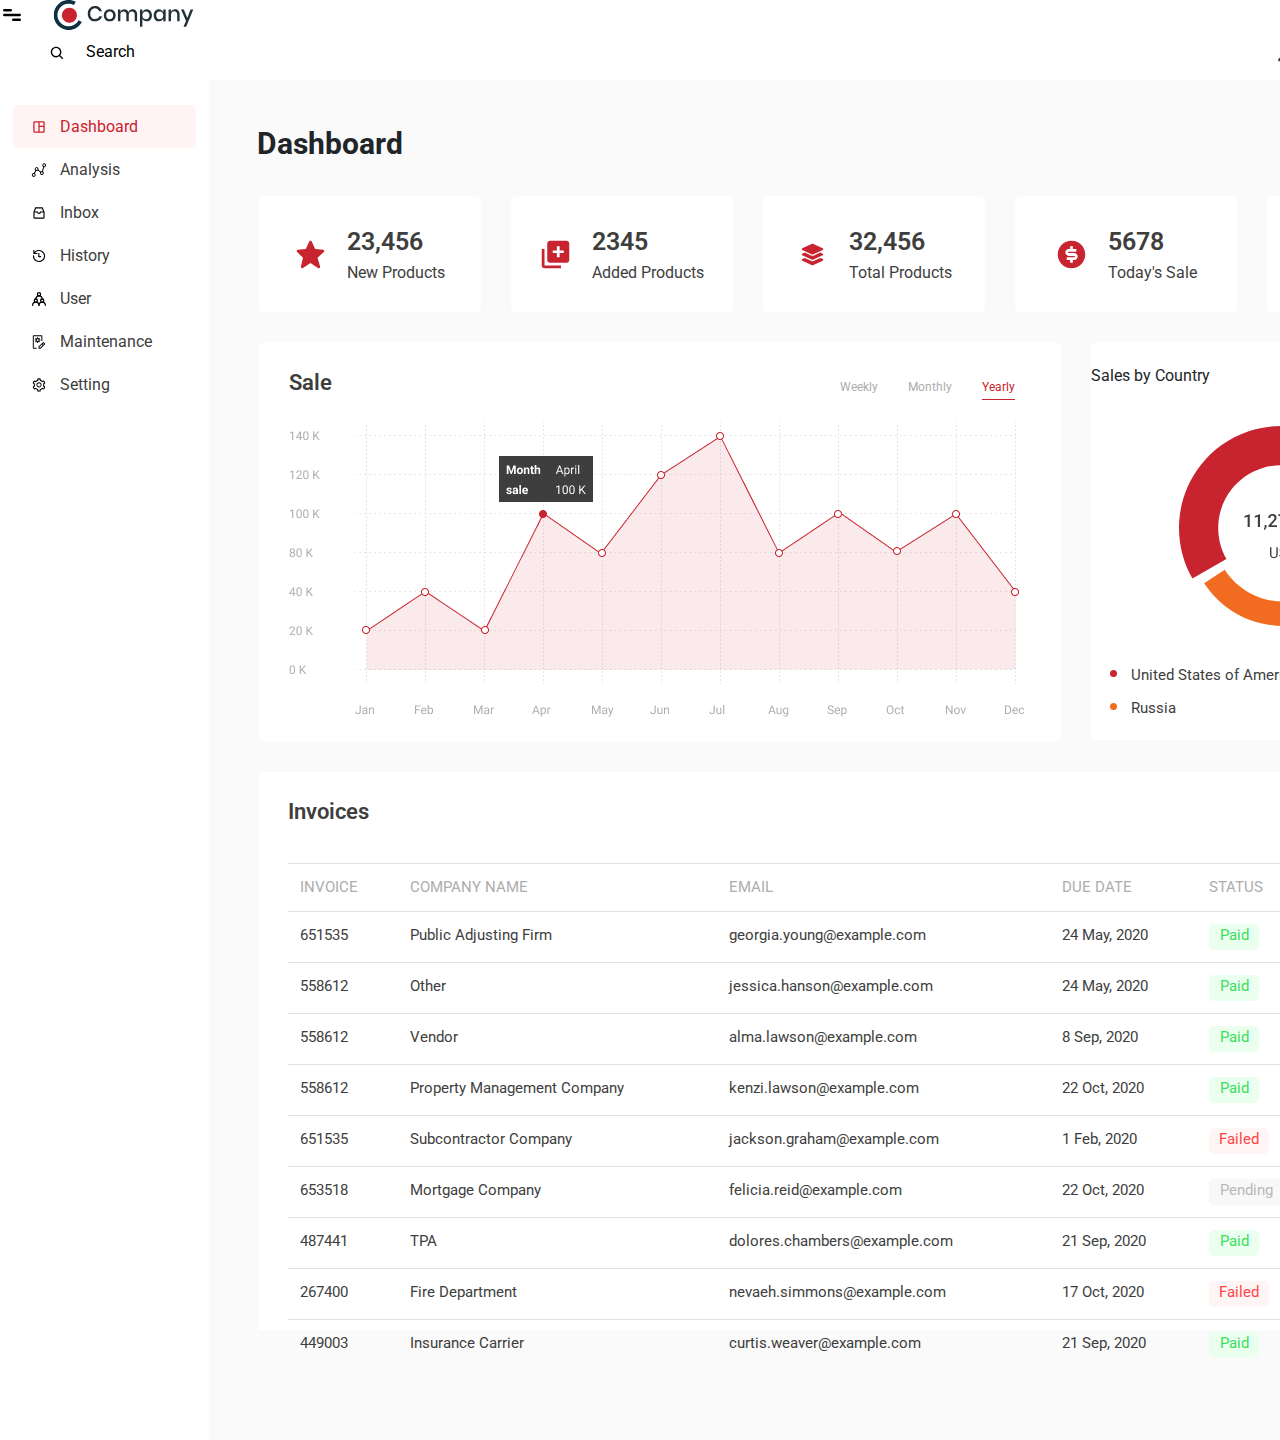
==== dashboard.html @ f5aeaf21 "dashboard page done" ====
<!DOCTYPE html>
<html lang="en">
<head>
    <meta charset="UTF-8">
    <meta http-equiv="X-UA-Compatible" content="IE=edge">
    <meta name="viewport" content="width=device-width, initial-scale=1.0">
    <link href="css/style.css" rel="stylesheet" >
    <link href='https://fonts.googleapis.com/css?family=Roboto' rel='stylesheet'>
    <link href="css/bootstrap.min.css" rel="stylesheet">
    <title>Dashboard Page</title>
</head>
<body>
    <div class="dashboard-container">
        <div class="dashboard">
            <Header>
                <div class="header-left">
                    <img src="images/menu-bar.svg" alt="menu bar">
                    <img src="images/logo.svg" alt="logo" class="logo">
                </div>
                <div class="header-middle">
                    <div>
                    <img src="images/search-icon.svg" class="search">
                    <input type="text" placeholder="Search" class="search-txt">
                    </div>
                    <div class="header-right">
                    <img src="images/notification-icon.svg">
                    <img src="images/profile.png" class="profile">
                    <span class="profile-text">John Doe</span>
                    <img src="images/downward-arrow.svg" class="arrow">
                    </div>
                </div>
            </Header>
            <section class="main">
                <div class="side-bar">
                    <div class="side-bar-item item-1">
                        <img src="images/dashboard-active.svg" class="sidebar-item-icon">
                        <span class="sidebar-item-text" style="color: #C8242F;">Dashboard</span>
                    </div>
                    <div class="side-bar-item">
                        <img src="images/graph-default.svg" class="sidebar-item-icon">
                        <span class="sidebar-item-text">Analysis</span>
                    </div>
                    <div class="side-bar-item">
                        <img src="images/inbox-default.svg" class="sidebar-item-icon">
                        <span class="sidebar-item-text">Inbox</span>
                    </div>
                    <div class="side-bar-item">
                        <img src="images/clock-default.svg" class="sidebar-item-icon">
                        <span class="sidebar-item-text">History</span>
                    </div>
                    <div class="side-bar-item">
                        <img src="images/user-default.svg" class="sidebar-item-icon">
                        <span class="sidebar-item-text">User</span>
                    </div>
                    <div class="side-bar-item">
                        <img src="images/maintenance-default.svg" class="sidebar-item-icon">
                        <span class="sidebar-item-text">Maintenance</span>
                    </div>
                    <div class="side-bar-item">
                        <img src="images/setting-default.svg" class="sidebar-item-icon">
                        <span class="sidebar-item-text">Setting</span>
                    </div>
                </div>
                <div class="dashboard-content">
                    <div class="heading">Dashboard</div>
                    <div class="flex-container_box">
                        <div class="flex-item_box">
                            <img src="images/star.svg" class="icon">
                            <div class="details">
                                <span class="num">23,456</span>
                                <span>New Products</span>
                            </div>
                        </div>
                        <div class="flex-item_box">
                            <img src="images/new-product.svg" class="icon">
                            <div class="details">
                                <span class="num">2345</span>
                                <span>Added Products</span>
                            </div>
                        </div>
                        <div class="flex-item_box">
                            <img src="images/total-product.svg" class="icon">
                            <div class="details">
                                <span class="num">32,456</span>
                                <span>Total Products</span>
                            </div>
                        </div>
                        <div class="flex-item_box">
                            <img src="images/dollar-filled.svg" class="icon">
                            <div class="details">
                                <span class="num">5678</span>
                                <span>Today's Sale</span>
                            </div>
                        </div>
                        <div class="flex-item_box">
                            <img src="images/money-bag.svg" class="icon">
                            <div class="details">
                                <span class="num">33,5342</span>
                                <span>Total Sale</span>
                            </div>
                        </div>
                    </div>
                    <div class="sales-section">
                        <div class="sale">
                            <div class="sale-nav">
                                <div class="sale-text">Sale</div>
                                <ul class="navbar">
                                    <li class="navbar-item">
                                      <a class="navbar-link deactive" href="#">Weekly</a>
                                    </li>
                                    <li class="navbar-item">
                                      <a class="navbar-link deactive" href="#">Monthly</a>
                                    </li>
                                    <li class="navbar-item">
                                      <a class="navbar-link activate" href="#">Yearly</a>
                                    </li>
                                  </ul>
                            </div>
                            <div class="sale-chart">
                                <img src="images/data-graph.png" alt="Data-graph">
                            </div>
                        </div>
                        <div class="sale-by-country">
                            <span class="sale-by-country-text">
                                Sales by Country
                            </span>
                            <img src="images/pie-chart.svg" class="chart">
                            <ul id="ul-chart-list">
                                <li id="USA"><span>United States of America</span></li>
                                <li id="Russia"><span>Russia</span></li>
                                <li id="Canada"><span>Canada</span></li>
                                <li id="India"><span>India</span></li>
                            </ul>
                        </div>
                    </div>
                    <div class="invoices">
                        <div class="invoices-header">
                            <div class="invoices-text">Invoices</div>
                            <a class="view-all" href="#">View All</a>
                        </div>
                        <table class="table custom-table">
                            <tbody>
                              <tr class="table-header">
                                <td scope="col">INVOICE</td>
                                <td scope="col">COMPANY NAME</td>
                                <td scope="col">EMAIL</td>
                                <td scope="col">DUE DATE</td>
                                <td scope="col">STATUS</td>
                                <td scope="col">AMOUNT</td>
                              </tr>
                              <tr class="data">
                                <td>651535</td>
                                <td>Public Adjusting Firm</td>
                                <td>georgia.young@example.com</td>
                                <td>24 May, 2020</td>
                                <td><div class="paid">Paid</div></td>
                                <td>$47,800</td>
                              </tr>
                              <tr class="data">
                                <td>558612</td>
                                <td>Other</td>
                                <td>jessica.hanson@example.com </td>
                                <td>24 May, 2020 </td>
                                <td><div class="paid">Paid</div></td>
                                <td>$98,000</td>
                              </tr>
                              <tr class="data">
                                <td>558612</td>
                                <td>Vendor </td>
                                <td>alma.lawson@example.com </td>
                                <td>8 Sep, 2020 </td>
                                <td><div class="paid">Paid</div></td>
                                <td>$20,900</td>
                              </tr>
                              <tr class="data">
                                <td>558612</td>
                                <td>Property Management Company </td>
                                <td>kenzi.lawson@example.com</td>
                                <td>22 Oct, 2020 </td>
                                <td><div class="paid">Paid</div></td>
                                <td>$10,570</td>
                              </tr>
                              <tr class="data">
                                <td>651535 </td>
                                <td>Subcontractor Company</td>
                                <td>jackson.graham@example.com </td>
                                <td>1 Feb, 2020 </td>
                                <td><div class="failed ">Failed</div></td>
                                <td>$10,200</td>
                              </tr>
                              <tr class="data">
                                <td>653518</td>
                                <td>Mortgage Company </td>
                                <td>felicia.reid@example.com</td>
                                <td>22 Oct, 2020 </td>
                                <td><div class="pending">Pending</div></td>
                                <td>$12,600</td>
                              </tr>
                              <tr class="data">
                                <td>487441</td>
                                <td>TPA </td>
                                <td>dolores.chambers@example.com </td>
                                <td>21 Sep, 2020 </td>
                                <td><div class="paid">Paid</div></td>
                                <td>$11,170</td>
                              </tr>
                              <tr class="data">
                                <td>267400</td>
                                <td>Fire Department </td>
                                <td>nevaeh.simmons@example.com </td>
                                <td>17 Oct, 2020 </td>
                                <td><div class="failed ">Failed</div></td>
                                <td>$28,000</td>
                              </tr> 
                              <tr class="data" id="last-row">
                                <td>449003</td>
                                <td>Insurance Carrier </td>
                                <td>curtis.weaver@example.com </td>
                                <td>21 Sep, 2020</td>
                                <td><div class="paid">Paid</div></td>
                                <td>$10,000</td>
                              </tr>
                            </tbody>
                          </table>
                    </div>
                </div>
            </section>
        </div>
    </div>    
</body>
</html>
---- css/style.css ----
*{
  font-family: Roboto;
 }
  .flex-container {
    display: flex;
    max-width: 1560px;
    max-height: 720px;
    margin: auto;
    
  }
  
  .logo-img {
    position: relative;
    margin: 72px 166px;
    height: 556px;
    width: 556px;
    box-shadow: 0px 4px 31px #0000000a;
    border: 20px solid #ffffff;
    border-radius: 50%;
  }
  .content {
    display: flex;
    flex-direction: column;
    margin-top: 106px;
  }
  
  .tagline {
    margin-top: 20px;
    height: 100px;
    width: 500px;
    font-size: 40px;
    font-family: Roboto;
    color: #3e3e3e;
  }
  
  .tagline .expert {
    font-family: Roboto;
    color: #c8242f;
    font-weight: 900;
  }
  
  span.login {
    /* width: 260px;
      height: 33px; */
    margin-top: 32px;
    color: #3e3e3e;
    font-size: 25px;
    font-family: Roboto;
  }
  
  form.login-form {
    display: flex;
    flex-direction: column;
    margin-top: 24px;
    width: 429px;
  }
  form.login-form input[type="text"]{
    height: 49px;
    width: 429px;
    border: 1px solid #adadad;
    padding-left: 14.5px;
    font-family: Roboto;
    font-size: 15px;
    border-radius: 5px;
  }
  #password {
    margin-top: 27px;
  }
  
  .login-btn {
    background-color: #c8242f;
    border-radius: 23px;
    width: 138px;
    height: 45px;
    font-size: 18px;
    color: #ffffff;
    border-color: #c8242f;
    font-family: Roboto;
  }
  
  form.login-form .submit {
    margin-top: 30px;
    display: flex;
  }
  form.login-form .submit .forgotpw {
    font-family: Roboto;
    font-size: 15px;
    color: #adadad;
    margin-left: auto;
    margin-top: auto;
    margin-bottom: 12px;
  }
  
  .register {
    font-size: 15px;
    font-family: Roboto;
    margin-top: 24px;
  }
  .new-member {
    color: #adadad;
  }
  
  .new-register {
    color: #c8242f;
  }

/* For DashBoard Page */

.dashboard-container {
  background: #FFFFFF 0% 0% no-repeat padding-box;
  height: 100vh;
  display: flex;
}
.dashboard {
  width: 1560px; 
  height: 1360px;
  margin: auto;
}
Header {
  display: flex;
  align-items: center;
  height: 80px;
  width: 100%;
}

Header .logo {
  margin-left: 25px;
  width: 142px;
  height: 30px;
}
Header .header-left {
  width: 242px;
}

Header .header-middle {
  width: 100%;
  display: flex;
  align-items: center;
  justify-content: space-between;
}

Header .search {
  margin-left: 49px;
  height: 16px;
  width: 16px;
}
Header .search-txt {
  color: black;
  height: 20px;
  margin-left: 15px;
  font-size: 16px;
  border: none;
}
Header .search-txt::placeholder {
  color: black;
}

Header .header-middle .right-panel {
  display: flex;
  align-items: center;
}

.profile {
  margin-left: 52px;
  height: 44px;
  width: 44px;
}

.profile-text {
  font-size: 16px;
  margin-left: 12px;
}

.arrow {
  margin-left: 15px;
}

.main {
  display: flex;
  height: 100%;
}

.main .side-bar {
  display: flex;
  align-items: center;
  width: 242px;
  flex-direction: column;
}

.main .side-bar .side-bar-item {
  display: flex;
  width: 183px;
  height: 43px;
  align-items: center;
  padding-left: 18px;
  border-radius: 5px;
}
.main .side-bar .side-bar-item .sidebar-item-icon {
  height: 16px;
  width: 16px;
}

.main .side-bar .side-bar-item .sidebar-item-text {
  font-size: 16px;
  margin-left: 13px;
  color: #3e3e3e;
}

.item-1 {
  margin-top: 25px;
  background-color: #fff3f4;
}

.dashboard-content {
  display: flex;
  flex-direction: column;
  background-color: #fafafa;
  width: 100%;
}

.dashboard-content .heading {
  font-size: 30px;
  margin-left: 48px;
  margin-top: 41px;
  font-weight: bold;
}

.dashboard-content .flex-container_box {
  display: flex;
  width: 100%;
  margin-top: 30px;
  margin-left: 20px;
}
.dashboard-content .flex-container_box .flex-item_box {
  display: flex;
  align-items: center;
  background-color: #ffffff;
  border-radius: 5px;
  width: 222px;
  height: 116px;
  margin-left: 30px;
  justify-content: center;
}
.dashboard-content .flex-container_box .flex-item_box .icon {
  height: 33px;
  width: 33px;
}
.dashboard-content .flex-container_box .flex-item_box .details {
  display: flex;
  color: #3e3e3e;
  flex-direction: column;
  margin-left: 20px;
}

.dashboard-content .flex-container_box .flex-item_box .details .num {
  font-weight: 600;
  font-size: 25px;
}

.dashboard-content .sales-section {
  display: flex;
  width: 100%;
  margin-left: 50px;
  margin-top: 30px;
}
.dashboard-content .sales-section .sale {
  display: flex;
  border-radius: 5px;
  background-color: #ffffff;
  width: 802px;
  height: 400px;
  padding-left: 30px;
  flex-direction: column;
}
.dashboard-content .sales-section .sale .sale-nav {
  display: flex;
  margin-top: 24px;
  justify-content: space-between;
}
.dashboard-content .sales-section .sale .sale-nav .sale-text {
  font-size: 22px;
  font-weight: 600;
  color: #3e3e3e;
}
.dashboard-content .sales-section .sale .sale-nav .navbar {
  list-style-type: none;
  display: flex;
}
.dashboard-content .sales-section .sale .sale-nav .navbar .navbar-item {
  margin-right: 30px;
  flex-wrap: wrap;
}
.dashboard-content .sales-section .sale .sale-nav .navbar .navbar-item .navbar-link {
  font-size: 12px;
  text-decoration: none;
}
.activate {
  color: #c8242f;
  padding-bottom: 5px;
  border-bottom: 1px solid #c8242f !important;
}

.deactive {
  color: #adadad;
}

.dashboard-content .sales-section .sale-by-country {
  display: flex;
  flex-direction: column;
  width: 385px;
  height: 398px;
  border-radius: 5px;
  background-color: #ffffff;
  padding-top: 22px;
  margin-left: 30px;
}
.main-dashboard .sales-section .sale-by-country .sale-by-country-text {
  font-size: 22px;
  font-weight: 600;
  color: #3e3e3e;
  padding-left: 29px;
}
.dashboard-content .sales-section .sale-by-country .chart
{
  align-self: center;
  margin-top: 20px;
}

#ul-chart-list{
  column-count: 2;
  min-width: 480px;
}
li span{
  font-size: 15px;
  color: #3E3E3E;
}
#USA::marker{
  color: #c8242f;
  font-size: 18pt; 
}
#Russia::marker{
  color: #F16C20;
  font-size: 18pt; 
}
#Canada::marker{
  color: #A2B86C;
  font-size: 18pt; 
}
#India::marker{
  color: #EBC844;
  font-size: 18pt; 
}

.dashboard-content .invoices{
  display: flex;
  flex-direction: column;
  width: 100%;
  margin-left: 50px;
  margin-top: 30px;
  background-color: #ffffff;
  padding-top: 23PX;
  padding-left: 29px;
  padding-right: 29px;
  width: 1217px;
  height:558px
}
.dashboard-content .invoices .invoices-header{
  display: flex;
  justify-content: space-between;
}

.dashboard-content .invoices .invoices-header .invoices-text{
  font-size: 22px;
  font-weight: 600;
  color: #3e3e3e;
}

.dashboard-content .invoices .invoices-header .view-all{
  color:#C8242F;
  font-size: 12px;
  font-weight: bold;
  text-decoration: none;
}

.dashboard-content .invoices .custom-table{
  margin-top: 35px;
}

.dashboard-content .invoices .custom-table .table-header{
  color: #ADADAD;
  font-size: 15px;
}

.dashboard-content .invoices .custom-table .data{
  font-size: 15px;
  color: #3E3E3E;
}

.dashboard-content .invoices .custom-table .data .paid{
  height: 26px;
  width: 50px;
  background-color: #EBFFEF;
  text-align: center;
  color: #3CDD5F;
  border-radius: 5px;
}

.dashboard-content .invoices .custom-table .data .failed{
  height: 26px;
  width: 60px;
  background-color: #FFF5F5;
  text-align: center;
  color: #FF4545;
  border-radius: 5px;
}

.dashboard-content .invoices .custom-table .data .pending{
  height: 26px;
  width: 75px;
  background-color: #F8F8F8;
  text-align: center;
  color: #BABABA;
  border-radius: 5px;
}

#last-row{
  border-color: #ffffff;
}

/* For Inner Page */

.innerpage {
  width: 1560px; 
  height: 1970px;
  margin: auto;
}
.item-2{
  background-color: #fff3f4;
}

.dashboard-content .main-form{
  display: flex;
  flex-direction: column;
  border-radius: 5px;
  margin-left: 50px;
  margin-top: 23px;
  background-color: #FFFFFF;
  width: 1218px;
  height: 1749px;
  padding-left: 29px;
  padding-right: 30px;
  padding-top: 23px;
}

.main-form .col-box{
  display: flex;
  flex-direction: column;
  margin-bottom: 44px;
}

.main-form .col-box .head-text{
  color:#3E3E3E;
  font-size: 22px;
  font-weight: 600;
  margin-bottom: 15px;
}

.main-form .col-box .txt-control{
  border-color: #ADADAD;
  border-radius: 4.5px;
  height: 49px;
  color: #3E3E3E;
}
.main-form .col-box .txt-control::placeholder{
  color: #ADADAD;
}

.main-form .col-box .multiline-control{
  border-color: #ADADAD;
  border-radius: 4.5px;
  color: #3E3E3E;
  margin-top: 21px;
}
.main-form .col-box .txt-control::placeholder{
  color: #ADADAD;
}

.main-form .col-box .multiline-control::placeholder{
  color: #ADADAD;
}

.main-form .col-box .disable-control{
  border-color: #ADADAD;
  border-radius: 4.5px;
  height: 49px;
  color: #ADADAD;
  border-style: dashed;
}
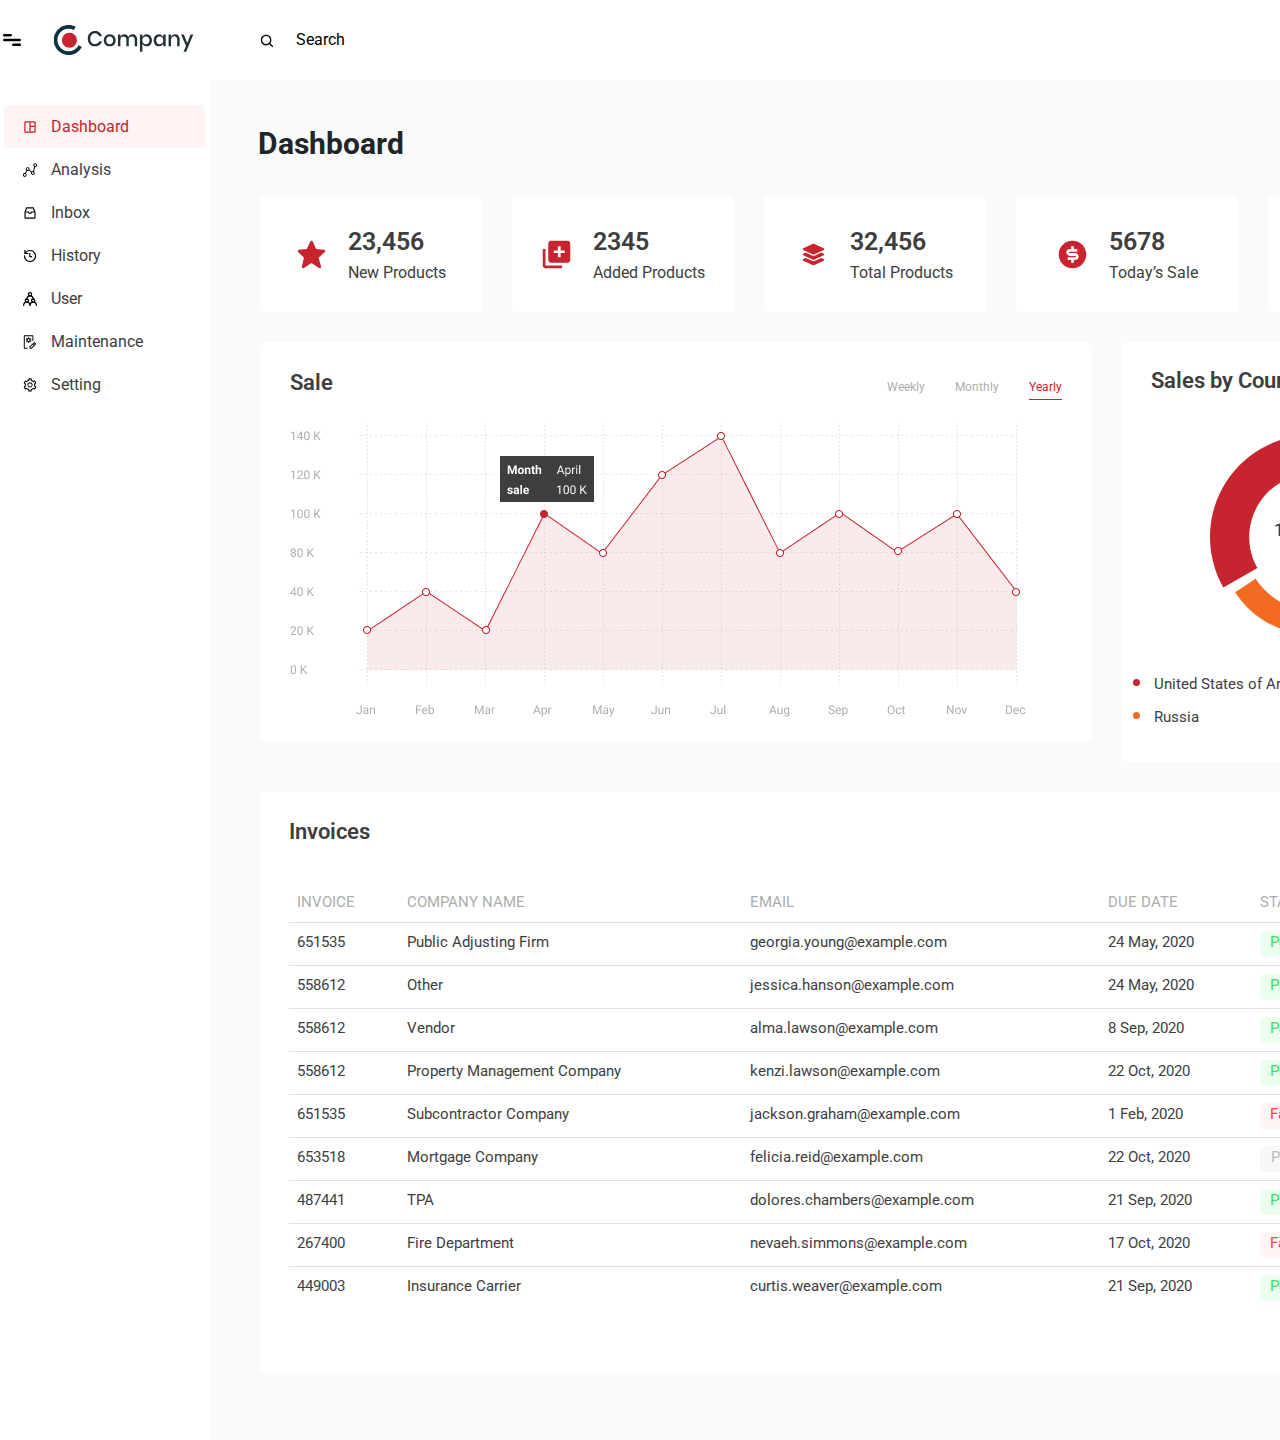
==== commit 6e0f406a: "first commit" ====
--- a/dashboard.html
+++ b/dashboard.html
@@ -2,27 +2,29 @@
 <html lang="en">
 <head>
     <meta charset="UTF-8">
-    <meta http-equiv="X-UA-Compatible" content="IE=edge">
     <meta name="viewport" content="width=device-width, initial-scale=1.0">
-    <link href="css/style.css" rel="stylesheet" >
+    <link rel="stylesheet" href="css/bootstrap.min.css">
+    <link rel="stylesheet" href="css/style.css">
     <link href='https://fonts.googleapis.com/css?family=Roboto' rel='stylesheet'>
-    <link href="css/bootstrap.min.css" rel="stylesheet">
     <title>Dashboard Page</title>
+
+    
 </head>
 <body>
-    <div class="dashboard-container">
-        <div class="dashboard">
+    <div class="dashboard-main-container">
+        <div class="dashboard-container">
             <Header>
-                <div class="header-left">
-                    <img src="images/menu-bar.svg" alt="menu bar">
-                    <img src="images/logo.svg" alt="logo" class="logo">
-                </div>
-                <div class="header-middle">
+                <div class="flex-left">
+                    <input type="checkbox" id="check">
+                    <label for="check"><img src="images/menu-bar.svg" alt="menu bar" id="menu-bar"></label>
+                    <img src="images/logo.svg" alt="logo" class="logo" id="logo">
+                </div>
+                <div class="flex-right">
                     <div>
                     <img src="images/search-icon.svg" class="search">
                     <input type="text" placeholder="Search" class="search-txt">
                     </div>
-                    <div class="header-right">
+                    <div class="right-panel">
                     <img src="images/notification-icon.svg">
                     <img src="images/profile.png" class="profile">
                     <span class="profile-text">John Doe</span>
@@ -61,38 +63,38 @@
                         <span class="sidebar-item-text">Setting</span>
                     </div>
                 </div>
-                <div class="dashboard-content">
+                <div class="main-dashboard">
                     <div class="heading">Dashboard</div>
-                    <div class="flex-container_box">
-                        <div class="flex-item_box">
+                    <div class="product-list">
+                        <div class="product-item">
                             <img src="images/star.svg" class="icon">
                             <div class="details">
                                 <span class="num">23,456</span>
                                 <span>New Products</span>
                             </div>
                         </div>
-                        <div class="flex-item_box">
+                        <div class="product-item">
                             <img src="images/new-product.svg" class="icon">
                             <div class="details">
                                 <span class="num">2345</span>
                                 <span>Added Products</span>
                             </div>
                         </div>
-                        <div class="flex-item_box">
+                        <div class="product-item">
                             <img src="images/total-product.svg" class="icon">
                             <div class="details">
                                 <span class="num">32,456</span>
                                 <span>Total Products</span>
                             </div>
                         </div>
-                        <div class="flex-item_box">
+                        <div class="product-item">
                             <img src="images/dollar-filled.svg" class="icon">
                             <div class="details">
                                 <span class="num">5678</span>
-                                <span>Today's Sale</span>
-                            </div>
-                        </div>
-                        <div class="flex-item_box">
+                                <span>Today’s Sale</span>
+                            </div>
+                        </div>
+                        <div class="product-item">
                             <img src="images/money-bag.svg" class="icon">
                             <div class="details">
                                 <span class="num">33,5342</span>
@@ -226,6 +228,5 @@
                 </div>
             </section>
         </div>
-    </div>    
-</body>
-</html>+    </div>
+</body>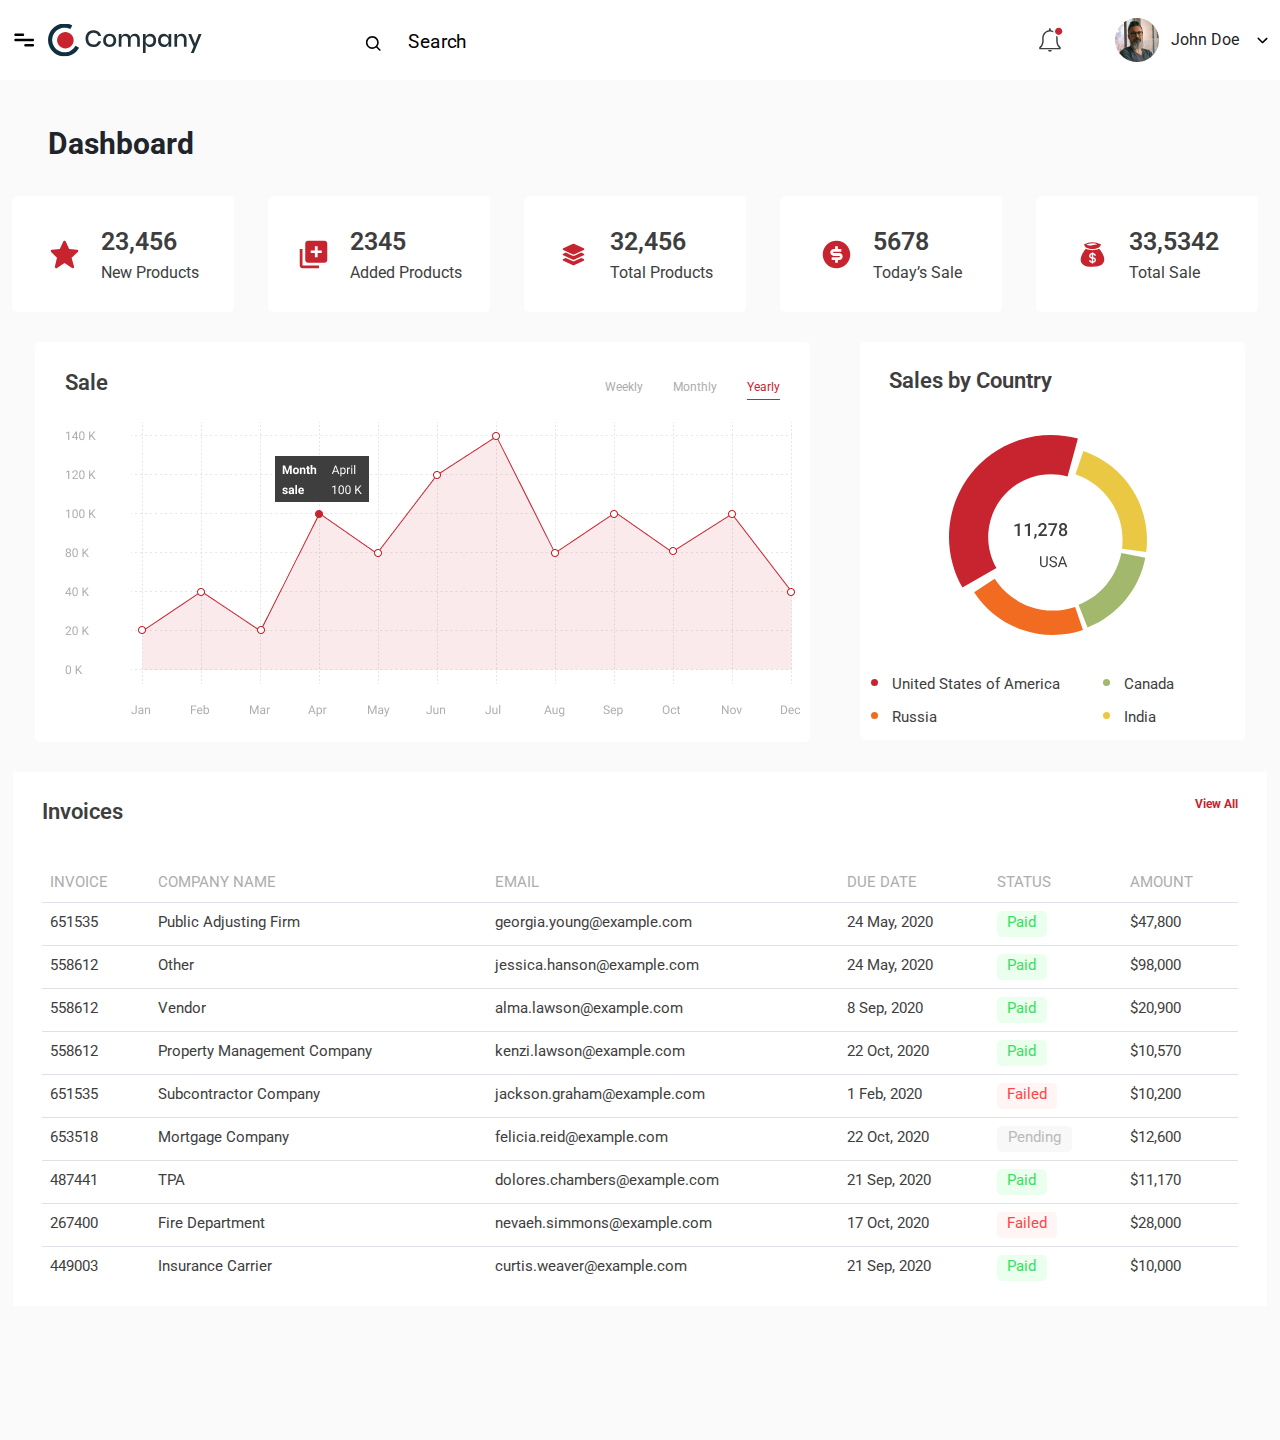
==== commit 26c0f97f: "All Assignments done" ====
--- a/dashboard.html
+++ b/dashboard.html
@@ -1,232 +1,251 @@
 <!DOCTYPE html>
 <html lang="en">
-<head>
-    <meta charset="UTF-8">
-    <meta name="viewport" content="width=device-width, initial-scale=1.0">
-    <link rel="stylesheet" href="css/bootstrap.min.css">
-    <link rel="stylesheet" href="css/style.css">
-    <link href='https://fonts.googleapis.com/css?family=Roboto' rel='stylesheet'>
+  <head>
+    <meta charset="UTF-8" />
+    <meta name="viewport" content="width=device-width, initial-scale=1.0" />
+    <link rel="stylesheet" href="css/bootstrap.min.css" />
+    <link rel="stylesheet" href="css/style.css" />
+    <link href="https://fonts.googleapis.com/css?family=Roboto" rel="stylesheet" />
     <title>Dashboard Page</title>
-
-    
-</head>
-<body>
+ </head>
+  <body>
     <div class="dashboard-main-container">
-        <div class="dashboard-container">
-            <Header>
-                <div class="flex-left">
-                    <input type="checkbox" id="check">
-                    <label for="check"><img src="images/menu-bar.svg" alt="menu bar" id="menu-bar"></label>
-                    <img src="images/logo.svg" alt="logo" class="logo" id="logo">
-                </div>
-                <div class="flex-right">
-                    <div>
-                    <img src="images/search-icon.svg" class="search">
-                    <input type="text" placeholder="Search" class="search-txt">
-                    </div>
-                    <div class="right-panel">
-                    <img src="images/notification-icon.svg">
-                    <img src="images/profile.png" class="profile">
-                    <span class="profile-text">John Doe</span>
-                    <img src="images/downward-arrow.svg" class="arrow">
-                    </div>
-                </div>
-            </Header>
-            <section class="main">
-                <div class="side-bar">
-                    <div class="side-bar-item item-1">
-                        <img src="images/dashboard-active.svg" class="sidebar-item-icon">
-                        <span class="sidebar-item-text" style="color: #C8242F;">Dashboard</span>
-                    </div>
-                    <div class="side-bar-item">
-                        <img src="images/graph-default.svg" class="sidebar-item-icon">
-                        <span class="sidebar-item-text">Analysis</span>
-                    </div>
-                    <div class="side-bar-item">
-                        <img src="images/inbox-default.svg" class="sidebar-item-icon">
-                        <span class="sidebar-item-text">Inbox</span>
-                    </div>
-                    <div class="side-bar-item">
-                        <img src="images/clock-default.svg" class="sidebar-item-icon">
-                        <span class="sidebar-item-text">History</span>
-                    </div>
-                    <div class="side-bar-item">
-                        <img src="images/user-default.svg" class="sidebar-item-icon">
-                        <span class="sidebar-item-text">User</span>
-                    </div>
-                    <div class="side-bar-item">
-                        <img src="images/maintenance-default.svg" class="sidebar-item-icon">
-                        <span class="sidebar-item-text">Maintenance</span>
-                    </div>
-                    <div class="side-bar-item">
-                        <img src="images/setting-default.svg" class="sidebar-item-icon">
-                        <span class="sidebar-item-text">Setting</span>
-                    </div>
-                </div>
-                <div class="main-dashboard">
-                    <div class="heading">Dashboard</div>
-                    <div class="product-list">
-                        <div class="product-item">
-                            <img src="images/star.svg" class="icon">
-                            <div class="details">
-                                <span class="num">23,456</span>
-                                <span>New Products</span>
-                            </div>
-                        </div>
-                        <div class="product-item">
-                            <img src="images/new-product.svg" class="icon">
-                            <div class="details">
-                                <span class="num">2345</span>
-                                <span>Added Products</span>
-                            </div>
-                        </div>
-                        <div class="product-item">
-                            <img src="images/total-product.svg" class="icon">
-                            <div class="details">
-                                <span class="num">32,456</span>
-                                <span>Total Products</span>
-                            </div>
-                        </div>
-                        <div class="product-item">
-                            <img src="images/dollar-filled.svg" class="icon">
-                            <div class="details">
-                                <span class="num">5678</span>
-                                <span>Today’s Sale</span>
-                            </div>
-                        </div>
-                        <div class="product-item">
-                            <img src="images/money-bag.svg" class="icon">
-                            <div class="details">
-                                <span class="num">33,5342</span>
-                                <span>Total Sale</span>
-                            </div>
-                        </div>
-                    </div>
-                    <div class="sales-section">
-                        <div class="sale">
-                            <div class="sale-nav">
-                                <div class="sale-text">Sale</div>
-                                <ul class="navbar">
-                                    <li class="navbar-item">
-                                      <a class="navbar-link deactive" href="#">Weekly</a>
-                                    </li>
-                                    <li class="navbar-item">
-                                      <a class="navbar-link deactive" href="#">Monthly</a>
-                                    </li>
-                                    <li class="navbar-item">
-                                      <a class="navbar-link activate" href="#">Yearly</a>
-                                    </li>
-                                  </ul>
-                            </div>
-                            <div class="sale-chart">
-                                <img src="images/data-graph.png" alt="Data-graph">
-                            </div>
-                        </div>
-                        <div class="sale-by-country">
-                            <span class="sale-by-country-text">
-                                Sales by Country
-                            </span>
-                            <img src="images/pie-chart.svg" class="chart">
-                            <ul id="ul-chart-list">
-                                <li id="USA"><span>United States of America</span></li>
-                                <li id="Russia"><span>Russia</span></li>
-                                <li id="Canada"><span>Canada</span></li>
-                                <li id="India"><span>India</span></li>
-                            </ul>
-                        </div>
-                    </div>
-                    <div class="invoices">
-                        <div class="invoices-header">
-                            <div class="invoices-text">Invoices</div>
-                            <a class="view-all" href="#">View All</a>
-                        </div>
-                        <table class="table custom-table">
-                            <tbody>
-                              <tr class="table-header">
-                                <td scope="col">INVOICE</td>
-                                <td scope="col">COMPANY NAME</td>
-                                <td scope="col">EMAIL</td>
-                                <td scope="col">DUE DATE</td>
-                                <td scope="col">STATUS</td>
-                                <td scope="col">AMOUNT</td>
-                              </tr>
-                              <tr class="data">
-                                <td>651535</td>
-                                <td>Public Adjusting Firm</td>
-                                <td>georgia.young@example.com</td>
-                                <td>24 May, 2020</td>
-                                <td><div class="paid">Paid</div></td>
-                                <td>$47,800</td>
-                              </tr>
-                              <tr class="data">
-                                <td>558612</td>
-                                <td>Other</td>
-                                <td>jessica.hanson@example.com </td>
-                                <td>24 May, 2020 </td>
-                                <td><div class="paid">Paid</div></td>
-                                <td>$98,000</td>
-                              </tr>
-                              <tr class="data">
-                                <td>558612</td>
-                                <td>Vendor </td>
-                                <td>alma.lawson@example.com </td>
-                                <td>8 Sep, 2020 </td>
-                                <td><div class="paid">Paid</div></td>
-                                <td>$20,900</td>
-                              </tr>
-                              <tr class="data">
-                                <td>558612</td>
-                                <td>Property Management Company </td>
-                                <td>kenzi.lawson@example.com</td>
-                                <td>22 Oct, 2020 </td>
-                                <td><div class="paid">Paid</div></td>
-                                <td>$10,570</td>
-                              </tr>
-                              <tr class="data">
-                                <td>651535 </td>
-                                <td>Subcontractor Company</td>
-                                <td>jackson.graham@example.com </td>
-                                <td>1 Feb, 2020 </td>
-                                <td><div class="failed ">Failed</div></td>
-                                <td>$10,200</td>
-                              </tr>
-                              <tr class="data">
-                                <td>653518</td>
-                                <td>Mortgage Company </td>
-                                <td>felicia.reid@example.com</td>
-                                <td>22 Oct, 2020 </td>
-                                <td><div class="pending">Pending</div></td>
-                                <td>$12,600</td>
-                              </tr>
-                              <tr class="data">
-                                <td>487441</td>
-                                <td>TPA </td>
-                                <td>dolores.chambers@example.com </td>
-                                <td>21 Sep, 2020 </td>
-                                <td><div class="paid">Paid</div></td>
-                                <td>$11,170</td>
-                              </tr>
-                              <tr class="data">
-                                <td>267400</td>
-                                <td>Fire Department </td>
-                                <td>nevaeh.simmons@example.com </td>
-                                <td>17 Oct, 2020 </td>
-                                <td><div class="failed ">Failed</div></td>
-                                <td>$28,000</td>
-                              </tr> 
-                              <tr class="data" id="last-row">
-                                <td>449003</td>
-                                <td>Insurance Carrier </td>
-                                <td>curtis.weaver@example.com </td>
-                                <td>21 Sep, 2020</td>
-                                <td><div class="paid">Paid</div></td>
-                                <td>$10,000</td>
-                              </tr>
-                            </tbody>
-                          </table>
-                    </div>
-                </div>
-            </section>
-        </div>
+      <div class="dashboard-container">
+        <header>
+          <div class="flex-left">
+            <input type="checkbox" id="check" />
+            <label for="check"
+              ><img src="images/menu-bar.svg" alt="menu bar" id="menu-bar" class="menu-bar"
+            /></label>
+            <img src="images/logo.svg" alt="logo" class="logo" id="logo" />
+          </div>
+          <div class="flex-right">
+            <div>
+              <img src="images/search-icon.svg" class="search" />
+              <input type="text" placeholder="Search" class="search-txt" />
+            </div>
+            <div class="right-panel">
+              <img src="images/notification-icon.svg" id="notification" />
+              <img src="images/profile.png" class="profile" />
+              <span class="profile-text">John Doe</span>
+              <img src="images/downward-arrow.svg" class="arrow" />
+            </div>
+          </div>
+        </header>
+        <section class="main">
+          <div class="side-bar">
+            <div class="side-bar-item item-1">
+              <img
+                src="images/dashboard-active.svg"
+                class="sidebar-item-icon"
+              />
+              <span class="sidebar-item-text" style="color: #c8242f"
+                >Dashboard</span
+              >
+            </div>
+            <div class="side-bar-item">
+              <img src="images/graph-default.svg" class="sidebar-item-icon" />
+              <span class="sidebar-item-text">Analysis</span>
+            </div>
+            <div class="side-bar-item">
+              <img src="images/inbox-default.svg" class="sidebar-item-icon" />
+              <span class="sidebar-item-text">Inbox</span>
+            </div>
+            <div class="side-bar-item">
+              <img src="images/clock-default.svg" class="sidebar-item-icon" />
+              <span class="sidebar-item-text">History</span>
+            </div>
+            <div class="side-bar-item">
+              <img src="images/user-default.svg" class="sidebar-item-icon" />
+              <span class="sidebar-item-text">User</span>
+            </div>
+            <div class="side-bar-item">
+              <img
+                src="images/maintenance-default.svg"
+                class="sidebar-item-icon"
+              />
+              <span class="sidebar-item-text">Maintenance</span>
+            </div>
+            <div class="side-bar-item">
+              <img src="images/setting-default.svg" class="sidebar-item-icon" />
+              <span class="sidebar-item-text">Setting</span>
+            </div>
+          </div>
+          <div class="main-dashboard">
+            <div class="heading">Dashboard</div>
+            <div class="product-list">
+              <div class="product-item">
+                <div class="product-content">
+                  <img src="images/star.svg" class="icon" />
+                  <div class="details">
+                    <span class="num">23,456</span>
+                    <span>New Products</span>
+                  </div>
+                </div>
+              </div>
+              <div class="product-item">
+                <div class="product-content">
+                  <img src="images/new-product.svg" class="icon" />
+                  <div class="details">
+                    <span class="num">2345</span>
+                    <span>Added Products</span>
+                  </div>
+                </div>
+              </div>
+              <div class="product-item">
+                <div class="product-content">
+                  <img src="images/total-product.svg" class="icon" />
+                  <div class="details">
+                    <span class="num">32,456</span>
+                    <span>Total Products</span>
+                  </div>
+                </div>
+              </div>
+              <div class="product-item">
+                <div class="product-content">
+                  <img src="images/dollar-filled.svg" class="icon" />
+                  <div class="details">
+                    <span class="num">5678</span>
+                    <span>Today’s Sale</span>
+                  </div>
+                </div>
+              </div>
+              <div class="product-item">
+                <div class="product-content">
+                  <img src="images/money-bag.svg" class="icon" />
+                  <div class="details">
+                    <span class="num">33,5342</span>
+                    <span>Total Sale</span>
+                  </div>
+                </div>
+              </div>
+            </div>
+            <div class="sales-section">
+              <div class="sale">
+                <div class="sale-nav">
+                  <div class="sale-text">Sale</div>
+                  <ul class="navbar">
+                    <li class="navbar-item">
+                      <a class="navbar-link deactive" href="#">Weekly</a>
+                    </li>
+                    <li class="navbar-item">
+                      <a class="navbar-link deactive" href="#">Monthly</a>
+                    </li>
+                    <li class="navbar-item">
+                      <a class="navbar-link activate" href="#">Yearly</a>
+                    </li>
+                  </ul>
+                </div>
+                <div class="sale-chart">
+                  <img src="images/data-graph.png" alt="Data-graph" />
+                </div>
+              </div>
+              <div class="sale-by-country">
+                <span class="sale-by-country-text"> Sales by Country </span>
+                <img src="images/pie-chart.svg" class="chart" />
+                <ul id="ul-chart-list">
+                  <li id="USA"><span>United States of America</span></li>
+                  <li id="Russia"><span>Russia</span></li>
+                  <li id="Canada"><span>Canada</span></li>
+                  <li id="India"><span>India</span></li>
+                </ul>
+              </div>
+            </div>
+            <div class="invoices">
+              <div class="invoices-header">
+                <div class="invoices-text">Invoices</div>
+                <a class="view-all" href="#">View All</a>
+              </div>
+              <div class="table-responsive">
+                <table class="table custom-table">
+                  <tbody>
+                    <tr class="table-header">
+                      <td scope="col">INVOICE</td>
+                      <td scope="col">COMPANY NAME</td>
+                      <td scope="col">EMAIL</td>
+                      <td scope="col">DUE DATE</td>
+                      <td scope="col">STATUS</td>
+                      <td scope="col">AMOUNT</td>
+                    </tr>
+                    <tr class="data">
+                      <td>651535</td>
+                      <td>Public Adjusting Firm</td>
+                      <td>georgia.young@example.com</td>
+                      <td>24 May, 2020</td>
+                      <td><div class="paid">Paid</div></td>
+                      <td>$47,800</td>
+                    </tr>
+                    <tr class="data">
+                      <td>558612</td>
+                      <td>Other</td>
+                      <td>jessica.hanson@example.com</td>
+                      <td>24 May, 2020</td>
+                      <td><div class="paid">Paid</div></td>
+                      <td>$98,000</td>
+                    </tr>
+                    <tr class="data">
+                      <td>558612</td>
+                      <td>Vendor</td>
+                      <td>alma.lawson@example.com</td>
+                      <td>8 Sep, 2020</td>
+                      <td><div class="paid">Paid</div></td>
+                      <td>$20,900</td>
+                    </tr>
+                    <tr class="data">
+                      <td>558612</td>
+                      <td>Property Management Company</td>
+                      <td>kenzi.lawson@example.com</td>
+                      <td>22 Oct, 2020</td>
+                      <td><div class="paid">Paid</div></td>
+                      <td>$10,570</td>
+                    </tr>
+                    <tr class="data">
+                      <td>651535</td>
+                      <td>Subcontractor Company</td>
+                      <td>jackson.graham@example.com</td>
+                      <td>1 Feb, 2020</td>
+                      <td><div class="failed">Failed</div></td>
+                      <td>$10,200</td>
+                    </tr>
+                    <tr class="data">
+                      <td>653518</td>
+                      <td>Mortgage Company</td>
+                      <td>felicia.reid@example.com</td>
+                      <td>22 Oct, 2020</td>
+                      <td><div class="pending">Pending</div></td>
+                      <td>$12,600</td>
+                    </tr>
+                    <tr class="data">
+                      <td>487441</td>
+                      <td>TPA</td>
+                      <td>dolores.chambers@example.com</td>
+                      <td>21 Sep, 2020</td>
+                      <td><div class="paid">Paid</div></td>
+                      <td>$11,170</td>
+                    </tr>
+                    <tr class="data">
+                      <td>267400</td>
+                      <td>Fire Department</td>
+                      <td>nevaeh.simmons@example.com</td>
+                      <td>17 Oct, 2020</td>
+                      <td><div class="failed">Failed</div></td>
+                      <td>$28,000</td>
+                    </tr>
+                    <tr class="data" id="last-row">
+                      <td>449003</td>
+                      <td>Insurance Carrier</td>
+                      <td>curtis.weaver@example.com</td>
+                      <td>21 Sep, 2020</td>
+                      <td><div class="paid">Paid</div></td>
+                      <td>$10,000</td>
+                    </tr>
+                  </tbody>
+                </table>
+              </div>
+            </div>
+          </div>
+        </section>
+      </div>
     </div>
-</body>+  </body>
+</html>
--- a/css/style.css
+++ b/css/style.css
@@ -1,18 +1,16 @@
 * {
   font-family: Roboto;
-  box-sizing: unset;
 }
 
 .main-container {
   background: #fafafa 0% 0% no-repeat padding-box;
   height: 100vh;
-  min-height: 720px;
-  display: flex;
-  min-width: 1560px;
+  display: flex;
+  width: 100%;
+  height: 100%;
 }
 
 .flex-container {
-  /* background-color: #FAFAFA; */
   display: flex;
   justify-content: center;
   height: 100%;
@@ -130,11 +128,12 @@
 .dashboard-main-container {
   background: #ffffff 0% 0% no-repeat padding-box;
   height: 100vh;
-  display: flex;
+  /* display: flex; */
 }
 
 .dashboard-container {
-  width: 1560px;
+  /* width: 1560px; */
+  max-width: 1560px;
   height: 1360px;
   margin: auto;
 }
@@ -147,9 +146,12 @@
 }
 
 Header .logo {
-  margin-left: 25px;
+  margin-left: 5px;
   width: 142px;
   height: 30px;
+}
+Header .menu-bar{
+  margin-left: 10px;
 }
 
 Header #check {
@@ -277,7 +279,10 @@
   margin-left: 30px;
   justify-content: center;
 }
-
+.main-dashboard .product-list .product-item .product-content{
+  display: flex;
+  align-items: center;
+}
 .main-dashboard .product-list .product-item .icon {
   height: 33px;
   width: 33px;
@@ -411,15 +416,14 @@
 .main-dashboard .invoices {
   display: flex;
   flex-direction: column;
-  width: 100%;
+  width: 92%;
   margin-left: 50px;
   margin-top: 30px;
   background-color: #ffffff;
   padding-top: 23px;
   padding-left: 29px;
   padding-right: 29px;
-  width: 1217px;
-  height: 558px;
+  /* height: 558px; */
 }
 
 .main-dashboard .invoices .invoices-header {
@@ -487,8 +491,8 @@
 
 /* Inner-Page CSS */
 .innerpage-container {
-  width: 1560px;
-  height: 1970px;
+  width: 100%;
+  height: 100%;
   margin: auto;
 }
 
@@ -708,7 +712,7 @@
 input[type="radio"] {
   width: 15px;
   height: 15px;
-  accent-color: #c8242f;
+  color: #c8242f;
   outline: none;
 }
 
@@ -737,7 +741,7 @@
 input[type="checkbox"] {
   height: 16px;
   width: 16px;
-  accent-color: #c8242f;
+  color: #c8242f;
 }
 
 .snackbar {
@@ -831,34 +835,25 @@
 }
 
 /* Responsive Designs*/
-/* @media screen and (min-width:1024px) and (max-width:1520px){
-.main-container{
-
-}
-} */
-@media screen and (min-width: 769px) and (max-width: 1024px) {
-  /* Login-Page */
-  .main-container {
-    min-width: 1023px;
-    /* min-height: 720px; */
-    width: 100%;
-  }
-  .flex-container {
-    /* width: 100%; */
-    min-width: 1023px;
-    /* min-height: 720px; */
-    align-items: center;
-  }
-
-  /* Dashboard-Page */
+@media screen and (min-width: 1200px) and (max-width: 1455px) {
+
+  /* Login-page */
+  .logo-img{
+    width: 40%;
+    height: 40%;
+    margin: 65px 140px;
+  }
+  .content{
+    height: 50%;
+    width: 50%;
+  }
+  /* Dashboard-Header */
   .main .side-bar {
     display: none;
   }
-  /* .main .side-bar .side-bar-item{
-    
-  } */
+ 
   Header:has(#check:checked) ~ .main .side-bar {
-    transform: scale(1.5,1.5);
+    transform: scale(1.1,1.1);
     transform-origin: top left;
     background-color: #ffffff;
     height: 100%;
@@ -866,6 +861,7 @@
     position: absolute;
     left: 0;
     top: 0;
+    z-index: 1;
   }
   Header:has(#check:checked) ~ .main {
     position: relative;
@@ -873,7 +869,7 @@
   Header .flex-left {
     width: 400px;
     justify-content: center;
-    transform: scale(1.5,1.5);
+    transform: scale(1.1,1.1);
     transform-origin: left;
   }
 
@@ -882,45 +878,172 @@
   }
 
   Header .flex-right div{
-    transform: scale(1.5,1.5);
+    transform: scale(1.2,1.2);
     transform-origin: top left;
   }
   Header .flex-right .right-panel{
-    transform: scale(1.1,1.1) translateX(-50px);
+    transform: scale(1,1) translateX(-9px);
     transform-origin: top left;
   }
-  /* .main-dashboard .heading{
-    transform: scale(1.5,1.5);
-    transform-origin: top left;
-  } */
-
-  /* .main-dashboard . */
-}
-
-@media screen and (min-width: 481px) and (max-width: 768px) {
+  /* Dshboard-main */
+  .main-dashboard .product-list{
+    margin-left: 0px;
+    justify-content: space-around;
+  }
+  .main-dashboard .product-list .product-item{
+    margin-left: 0px;
+    margin-right: 10px;
+  }
+  .main-dashboard .sales-section{
+    margin-left: 0px;
+    justify-content: space-evenly;
+  }
+  .main-dashboard .sales-section .sale{
+    width: 775px;
+  }
+  .main-dashboard .sales-section .sale-by-country{
+    margin-left: 15px;
+  }
+  .main-dashboard .invoices{
+    margin-left: 0px;
+    width: 98%;
+    align-self: center;
+  }
+  /* Inner-Page */
+  .main-dashboard .main-form{
+    margin-left: 0px;
+    margin-top: 10px;
+    width: 95%;
+    align-self: center;
+  }
+  .main-dashboard .main-form .col-box{
+    margin-bottom: 35px;
+  }
+}
+@media screen and (min-width: 1024px) and (max-width: 1199px){
+  /* Login-page */
+  .logo-img{
+    width: 40%;
+    height: 40%;
+    margin-right: 110px;
+  }
+  .content{
+    height: 60%;
+    width: 60%;
+    transform: scale(0.8,0.8) translateY(-60px);
+    transform-origin: left;
+  }
+ /* Dashboard-Header */
+ .main .side-bar {
+  display: none;
+}
+
+Header:has(#check:checked) ~ .main .side-bar {
+  transform: scale(1.2,1.2);
+  transform-origin: top left;
+  background-color: #ffffff;
+  height: 100%;
+  display: flex;
+  position: absolute;
+  left: 0;
+  top: 0;
+  z-index: 1;
+}
+Header:has(#check:checked) ~ .main {
+  position: relative;
+}
+Header .flex-left {
+  width: 400px;
+  justify-content: center;
+  transform: scale(1.2,1.2);
+  transform-origin: left;
+}
+
+Header .flex-right div{
+  transform: scale(1.2,1.2);
+  transform-origin: top left;
+}
+Header .flex-right .right-panel{
+  transform: scale(1.1,1.1) translateX(-28px);
+  transform-origin: top left;
+}
+/* Dashboard-main */
+.main-dashboard .product-list{
+  justify-content: center;
+  justify-content: space-evenly;
+  margin-left: 0px;
+}
+.main-dashboard .product-list .product-item{
+  margin-left: 0px;
+  width: 180px;
+}
+.main-dashboard .sales-section{
+  margin-left: 0px;
+  width: 100%;
+  justify-content: space-evenly;
+}
+.main-dashboard .sales-section .sale{
+  width: 62%;
+}
+.main-dashboard .sales-section .sale .sale-chart{
+  width: 100%;
+}
+.main-dashboard .sales-section .sale .sale-chart img{
+  width: 100%;
+}
+.main-dashboard .sales-section .sale-by-country{
+  width: 33%;
+  margin-left: 0px;
+}
+.main-dashboard .invoices{
+  margin-left: 0px;
+  width: 98%;
+  align-self: center;
+}
+/* Inner-Page */
+.main-dashboard .main-form{
+  margin-left: 0px;
+  margin-top: 10px;
+  width: 95%;
+  align-self: center;
+}
+.main-dashboard .main-form .col-box{
+  margin-bottom: 35px;
+}
+.col-box p{
+  width: 95%;
+}
+}
+@media screen and (min-width: 768px) and (max-width: 1023px) {
+   /* Login-page */
+   .logo-img{
+    width: 40%;
+    height: 40%;
+    margin-right:40px;
+  }
+  .content{
+    height: 50%;
+    width: 50%;
+    transform: scale(0.8,0.8) translateY(-60px);
+    transform-origin: left;
+  }
   /* Login-Page */
   .main-container {
-    height: 100%;
+    min-width: 1023px;
+    width: 100%;
   }
   .flex-container {
-    flex-direction: column;
-    height: 100%;
+    min-width: 1023px;
     align-items: center;
-    margin-bottom: 100px;
-  }
-  .flex-container .logo-img {
-    transform: scale(2, 2) translateY(180px);
-  }
-  .flex-container .content {
-    transform: scale(2, 2) translateY(420px);
-  }
-
-  /* Dashboard-page */
+  }
+
+  /* Dashboard-Header */
   .main .side-bar {
     display: none;
   }
+ 
   Header:has(#check:checked) ~ .main .side-bar {
-    transform: scale(2.5,2.5);
+    transform: scale(1,1);
     transform-origin: top left;
     background-color: #ffffff;
     height: 100%;
@@ -928,70 +1051,632 @@
     position: absolute;
     left: 0;
     top: 0;
+    z-index: 1;
   }
   Header:has(#check:checked) ~ .main {
     position: relative;
   }
   Header .flex-left {
-    width: 90px;
+    width: 400px;
     justify-content: center;
-    transform: scale(2,2);
+    transform: scale(1.2,1.2);
     transform-origin: left;
   }
-  Header .flex-left .logo{
+
+  .main{
+    box-sizing: content-box;
+  }
+
+  Header .flex-right div{
+    transform: scale(1.2,1.2);
+    transform-origin: top left;
+  }
+  Header .flex-right .right-panel{
+    transform: scale(1,1) translateX(-7px);
+    transform-origin: top left;
+  }
+
+  Header .flex-right #notification{
     display: none;
   }
+
+  /* Dashboard-Main */
+  .main-dashboard .product-list{
+    display: grid;
+    grid-template-columns: auto auto auto;
+    gap: 15px;
+    margin-left: 0px;
+    justify-content: space-evenly;
+  }
+  .main-dashboard .product-list .product-item{
+    margin-left: 0px;
+    width: 230px;
+  }
+  .main-dashboard .sales-section{
+    flex-direction: column;
+    margin-left: 0px;
+    width: 100%;
+    align-items: center;
+  }
+  .main-dashboard .sales-section .sale{
+    width: 95%;
+    justify-content: center;
+  }
+  .main-dashboard .sales-section .sale .sale-chart{
+    width: 100%;
+  }
+  .main-dashboard .sales-section .sale .sale-chart img{
+    width: 100%;
+  }
+  .main-dashboard .sales-section .sale-by-country{
+    width: 95%;
+    margin-left: 0px;
+    margin-top: 30px;
+    padding-top: 10px;
+  }
+  .main-dashboard .sales-section .sale-by-country ul{
+    align-self: center;
+  }
+  .main-dashboard .invoices{
+    margin-left: 0px;
+    width: 95%;
+    align-self: center;
+  }
+  /* Inner-Page */
+.main-dashboard .main-form{
+  margin-left: 0px;
+  margin-top: 10px;
+  width: 95%;
+  align-self: center;
+}
+.main-dashboard .main-form .col-box{
+  margin-bottom: 35px;
+}
+.col-box p{
+  width: 95%;
+}
+.main-form .col-box .control .validate-control ~ span{
+  padding-left: 0px;
+}
+.main-form .col-box .control .info-control ~ span{
+  padding-left: 0px;
+}
+}
+
+@media screen and (min-width: 641px) and (max-width: 767px) {
+  /* Login-Page */
+  .flex-container{
+    flex-direction: column;
+    width: 100%;
+    align-items: center;
+  }
+  .logo-img{
+    width: 50%;
+    height: 50%;
+    margin: 0px;
+    margin-top: 20px;
+  }
+  .content{
+    height: 50%;
+    width: 50%;
+    transform: scale(0.6,0.6) translateY(-280px);
+    transform-origin: left;
+  }
+
+  
+  /* Dashboard-sidebar */
+  .main .side-bar {
+    display: none;
+  }
+  Header:has(#check:checked) ~ .main .side-bar {
+    transform: scale(0.9,0.9);
+    transform-origin: top left;
+    background-color: #ffffff;
+    height: 100%;
+    display: flex;
+    position: absolute;
+    left: 0;
+    top: 0;
+    z-index: 1;
+  }
+  Header:has(#check:checked) ~ .main {
+    position: relative;
+  }
+  Header{
+    height: 60px;
+  }
+  Header .flex-left {
+    z-index: 1;
+    background-color: #FFFFFF;
+    justify-content: center;
+    width: 484px;
+    transform: scale(0.9,0.9);
+    transform-origin: left top;
+    margin-left: 25px;
+  }
+  Header:has(#check:checked)  .flex-right .search{
+    display: none;
+  }
+  Header:has(#check:checked)  .flex-right .search-txt{
+    display: none;
+  }
+  Header:has(#check:not(:checked)) .flex-left{
+    width: 60px;
+  }
+  Header:has(#check:not(:checked)) .flex-left .logo{
+    display: none;
+  }
   Header .flex-right div{
-    transform: scale(2,2);
+    transform: scale(0.9,0.9);
+    z-index: 0;
+  }
+  Header .flex-right{
+    justify-content: space-between;
+  }
+  Header .flex-right .right-panel{
+    transform: scale(0.9,0.9) translateX(15px);
     transform-origin: left;
   }
-  Header .search{
-    margin-left: 0px;
+  Header .flex-right #notification{
+    display: none;
   }
   Header .search-txt{
-    margin-left: 5px;
+    margin-left: 0;
+  }
+
+
+  /* Dashboard-Main */
+  .main-dashboard .heading{
+    font-size: 30px;
+  }
+
+  .main-dashboard .product-list{
+    display: grid;
+    grid-template-columns: auto auto auto;
+    gap: 15px;
+    margin-left: 0px;
+    justify-content: space-evenly;
+  }
+  .main-dashboard .product-list .product-item{
+    margin-left: 0px;
+    width: 180px;
+  }
+  .main-dashboard .product-list .product-item .product-content{
+    scale: 0.8 0.8;
+  }
+  .main-dashboard .sales-section{
+    flex-direction: column;
+    margin-left: 0px;
+    width: 100%;
+    align-items: center;
+  }
+  .main-dashboard .sales-section .sale{
+    width: 95%;
+    justify-content: start;
+  }
+  .main-dashboard .sales-section .sale .sale-chart{
+    width: 100%;
+  }
+  .main-dashboard .sales-section .sale .sale-chart img{
+    width: 100%;
+  }
+  .main-dashboard .sales-section .sale-by-country{
+    width: 95%;
+    margin-left: 0px;
+    margin-top: 30px;
+    padding-top: 10px;
+  }
+  .main-dashboard .sales-section .sale-by-country ul{
+    align-self: center;
+  }
+  .main-dashboard .invoices{
+    margin-left: 0px;
+    width: 95%;
+    align-self: center;
+  }
+   /* Inner-Page */
+.main-dashboard .main-form{
+  margin-left: 0px;
+  margin-top: 10px;
+  width: 95%;
+  align-self: center;
+}
+.main-dashboard .main-form .col-box{
+  margin-bottom: 35px;
+}
+.col-box p{
+  width: 95%;
+}
+.main-form .col-box .control .validate-control ~ span{
+  padding-left: 0px;
+}
+.main-form .col-box .control .info-control ~ span{
+  padding-left: 0px;
+}
+
+}
+
+@media screen and (min-width: 481px) and (max-width: 640px){
+   /* Login-Page */
+   .flex-container{
+    flex-direction: column;
+    width: 100%;
+    align-items: center;
+  }
+  .logo-img{
+    width: 50%;
+    height: 50%;
+    margin: 0px;
+    margin-top: 20px;
+  }
+  .content{
+    height: 50%;
+    width: 50%;
+    transform: scale(0.6,0.6) translateY(-280px);
+    transform-origin: left;
+  }
+  /* Dashboard-sidebar */
+  .main .side-bar {
+    display: none;
+  }
+  Header:has(#check:checked) ~ .main .side-bar {
+    transform: scale(1,1);
+    transform-origin: top left;
+    background-color: #ffffff;
+    height: 100%;
+    display: flex;
+    position: absolute;
+    left: 0;
+    top: 0;
+    z-index: 1;
+  }
+  Header:has(#check:checked) ~ .main {
+    position: relative;
+  }
+  Header{
+    height: 50px;
+  }
+  Header .flex-left {
+    z-index: 1;
+    background-color: #FFFFFF;
+    justify-content: center;
+    width: 400px;
+    transform: scale(0.8,0.8);
+    transform-origin: left top;
+    margin-left: 10px;
+  }
+  Header .flex-right .search{
+    display: none;
+  }
+  Header .flex-right .search-txt{
+    display: none;
+  }
+  Header .flex-right{
+    justify-content: flex-end;
   }
   Header .flex-right .right-panel{
-    transform: scale(1.2,1.2) translateX(-100px);
-    /* transform-origin: ; */
-  }
-}
-
+    transform: scale(0.9,0.9) translateX(19px);
+    transform-origin: left;
+  }
+  Header:has(#check:checked) .flex-right .right-panel{
+    display: none;
+  }
+  Header .flex-right #notification{
+    display: none;
+  }
+  Header .search-txt{
+    margin-left: 0;
+  }
+  /* Dashboard-Main */
+  .main-dashboard .heading{
+    font-size: 20px;
+    margin-left: 20px;
+    margin-top: 10px;
+  }
+
+  .main-dashboard .product-list{
+    display: grid;
+    grid-template-columns: auto auto auto;
+    gap: 10px;
+    margin-left: 0px;
+    margin-top: 10px;
+    justify-content: space-evenly;
+  }
+  .main-dashboard .product-list .product-item{
+    margin-left: 0px;
+    width: 140px;
+  }
+  .main-dashboard .product-list .product-item .product-content{
+    scale: 0.8 0.8;
+  }
+  .main-dashboard .sales-section{
+    flex-direction: column;
+    margin-left: 0px;
+    width: 100%;
+    margin-top: 10px;
+    align-items: center;
+  }
+  .main-dashboard .sales-section .sale{
+    width: 95%;
+    height: 100%;
+    justify-content: start;
+  }
+  .main-dashboard .sales-section .sale .sale-chart{
+    width: 100%;
+  }
+  .main-dashboard .sales-section .sale .sale-chart img{
+    width: 100%;
+  }
+  .main-dashboard .sales-section .sale-by-country{
+    width: 95%;
+    margin-left: 0px;
+    margin-top: 30px;
+    padding-top: 10px;
+  }
+  .main-dashboard .sales-section .sale-by-country ul{
+    align-self: center;
+  }
+  #ul-chart-list{
+    min-width: 410px;
+  }
+  .main-dashboard .invoices{
+    margin-top: 10px;
+    margin-left: 0px;
+    padding-top: 10px;
+    width: 95%;
+    align-self: center;
+  }
+
+    /* Inner-Page */
+.main-dashboard .main-form{
+  margin-left: 0px;
+  margin-top: 10px;
+  width: 95%;
+  align-self: center;
+}
+.main-dashboard .main-form .col-box{
+  margin-bottom: 35px;
+}
+.col-box p{
+  width: 95%;
+}
+.main-form .col-box .control .validate-control ~ span{
+  padding-left: 0px;
+}
+.main-form .col-box .control .info-control ~ span{
+  padding-left: 0px;
+}
+.main-form .col-box .head-text{
+  font-size: 18px;
+  margin-bottom: 10px !important;
+}
+.main-form .col-box .inner-head-text{
+  font-size: 15px;
+  margin-top: 25px !important; 
+  margin-bottom: 15px !important;
+}
+.snackbar{
+  height: 35px;
+  line-height: 30px;
+  font-size: 13px;
+}
+.snackbar img{
+  height: 20px;
+  width: 20px;
+}
+.btn-box .primary{
+  width: 100px;
+  height: 35px;
+  font-size: 15px;
+}
+.btn-box .secondary{
+  width: 115px;
+  height: 35px;
+  font-size: 15px;
+}
+}
 @media screen and (min-width: 320px) and (max-width: 480px) {
   /* Login-Page */
-  .main-container {
-    min-width: 480px;
+  .flex-container{
+    flex-direction: column;
+    width: 100%;
+    align-items: center;
+  }
+  .logo-img{
+    width: 50%;
+    height: 50%;
+    margin: 0px;
+    margin-top: 20px;
+  }
+  .content{
+    transform: scale(0.5,0.5) translateY(-260px);
+    margin-top: 20px;
+    align-self: center;
+  }
+
+  /* Dashboard-page */
+  .main .side-bar {
+    display: none;
+  }
+  Header:has(#check:checked) ~ .main .side-bar {
+    transform: scale(1.1,1.1);
+    transform-origin: top left;
+    background-color: #ffffff;
     height: 100%;
-  }
-  .flex-container {
+    display: flex;
+    position: absolute;
+    left: 0;
+    top: 0;
+    z-index: 1;
+  }
+  Header:has(#check:checked) ~ .main {
+    position: relative;
+  }
+  Header .flex-left {
+    justify-content: center;
+    transform: scale(1.1,1.1);
+    transform-origin: left;
+    margin-left: 5px;
+  }
+  Header .flex-left .logo{
+    margin-left: 25px;
+    display: none;
+  }
+  Header .flex-right div{
+    display: none;
+  }
+  Header .flex-right{
+    justify-content: flex-end;
+  }
+  .right-panel :not(.profile){
+    display: none;
+  }
+  .profile{
+    margin-right: 20px;
+  }
+
+  /* Dashboard-Main */
+  .main-dashboard .heading{
+    font-size: 20px;
+    margin-left: 20px;
+    margin-top: 10px;
+  }
+
+  .main-dashboard .product-list{
+    display: grid;
+    grid-template-columns: auto auto;
+    gap: 10px;
+    margin-left: 0px;
+    margin-top: 10px;
+    justify-content: space-evenly;
+  }
+  .main-dashboard .product-list .product-item{
+    margin-left: 0px;
+    width: 140px;
+  }
+  .main-dashboard .product-list .product-item .product-content{
+    scale: 0.8 0.8;
+  }
+  .main-dashboard .sales-section{
     flex-direction: column;
-    height: 100vh;
+    margin-left: 0px;
+    width: 100%;
+    margin-top: 10px;
     align-items: center;
-    margin-bottom: 100px;
-  }
-  .flex-container .logo-img {
-    transform: scale(0.7, 0.7) translateY(260px);
-  }
-  .flex-container .content {
-    transform: scale(0.7, 0.7) translateY(-170px);
-  }
-}
-@media screen and (max-width: 320px) {
-  /* Login-Page */
-  .main-container {
-    min-width: 320px;
+  }
+  .main-dashboard .sales-section .sale{
+    width: 95%;
     height: 100%;
-  }
-  .flex-container {
-    flex-direction: column;
-    height: 100vh;
+    justify-content: start;
+  }
+  .main-dashboard .sales-section .sale .sale-nav{
     align-items: center;
-    margin-bottom: 100px;
-  }
-  .flex-container .logo-img {
-    transform: scale(0.5, 0.5) translateY(260px);
-  }
-  .flex-container .content {
-    transform: scale(0.5, 0.5) translateY(-552px);
-  }
-}
+    margin-top: 0px;
+    margin-bottom: 10px;
+  }
+  .main-dashboard .sales-section .sale .sale-nav .navbar{
+    margin-bottom: 0px;
+    padding: 0px;
+  }
+  .main-dashboard .sales-section .sale .sale-nav .sale-text{
+    font-size: 15px;
+  }
+  .main-dashboard .sales-section .sale .sale-nav .navbar .navbar-item{
+    margin-right: 10px;
+  }
+  .main-dashboard .sales-section .sale .sale-nav .navbar .navbar-item .navbar-link{
+    font-size: 8px;
+  }
+  .main-dashboard .sales-section .sale .sale-chart{
+    width: 100%;
+  }
+  .main-dashboard .sales-section .sale .sale-chart img{
+    width: 100%;
+  }
+  .main-dashboard .sales-section .sale-by-country{
+    width: 95%;
+    height: 100%;
+    margin-left: 0px;
+    margin-top: 10px;
+    padding-top: 10px;
+  }
+  .main-dashboard .sales-section .sale-by-country .sale-by-country-text{
+    font-size: 15px;
+  }
+  .main-dashboard .sales-section .sale-by-country .chart{
+    margin-top: 0px;
+  }
+  .main-dashboard .sales-section .sale-by-country ul{
+    align-self: center;
+  }
+  #ul-chart-list{
+    min-width: 180px;
+    column-count: 1;
+  }
+  .main-dashboard .invoices{
+    margin-top: 10px;
+    margin-left: 0px;
+    padding-top: 10px;
+    width: 95%;
+    align-self: center;
+  }
+  .main-dashboard .invoices .invoices-header .invoices-text{
+    font-size: 15px;
+  }
+  .main-dashboard .invoices .invoices-header .view-all{
+    font-size: 10px;
+  }
+  .main-dashboard .invoices .custom-table{
+    margin-top: 10px;
+  }
+  .main-dashboard .invoices .custom-table .data{
+    font-size: 12px;
+  }
+  /* Inner-Page */
+.main-dashboard .main-form{
+  margin-left: 0px;
+  margin-top: 10px;
+  width: 95%;
+  align-self: center;
+}
+.main-dashboard .main-form .col-box{
+  margin-bottom: 35px;
+}
+.col-box p{
+  width: 95%;
+}
+.main-form .col-box .control .validate-control ~ span{
+  padding-left: 0px;
+}
+.main-form .col-box .control .info-control ~ span{
+  padding-left: 0px;
+}
+.main-form .col-box .head-text{
+  font-size: 18px;
+  margin-bottom: 10px !important;
+}
+.main-form .col-box .inner-head-text{
+  font-size: 15px;
+  margin-top: 25px !important; 
+  margin-bottom: 15px !important;
+}
+.snackbar{
+  height: 35px;
+  line-height: 30px;
+  font-size: 13px;
+}
+.snackbar img{
+  height: 20px;
+  width: 20px;
+}
+.btn-box .primary{
+  width: 100px;
+  height: 35px;
+  font-size: 15px;
+}
+.btn-box .secondary{
+  width: 115px;
+  height: 35px;
+  font-size: 15px;
+}
+}